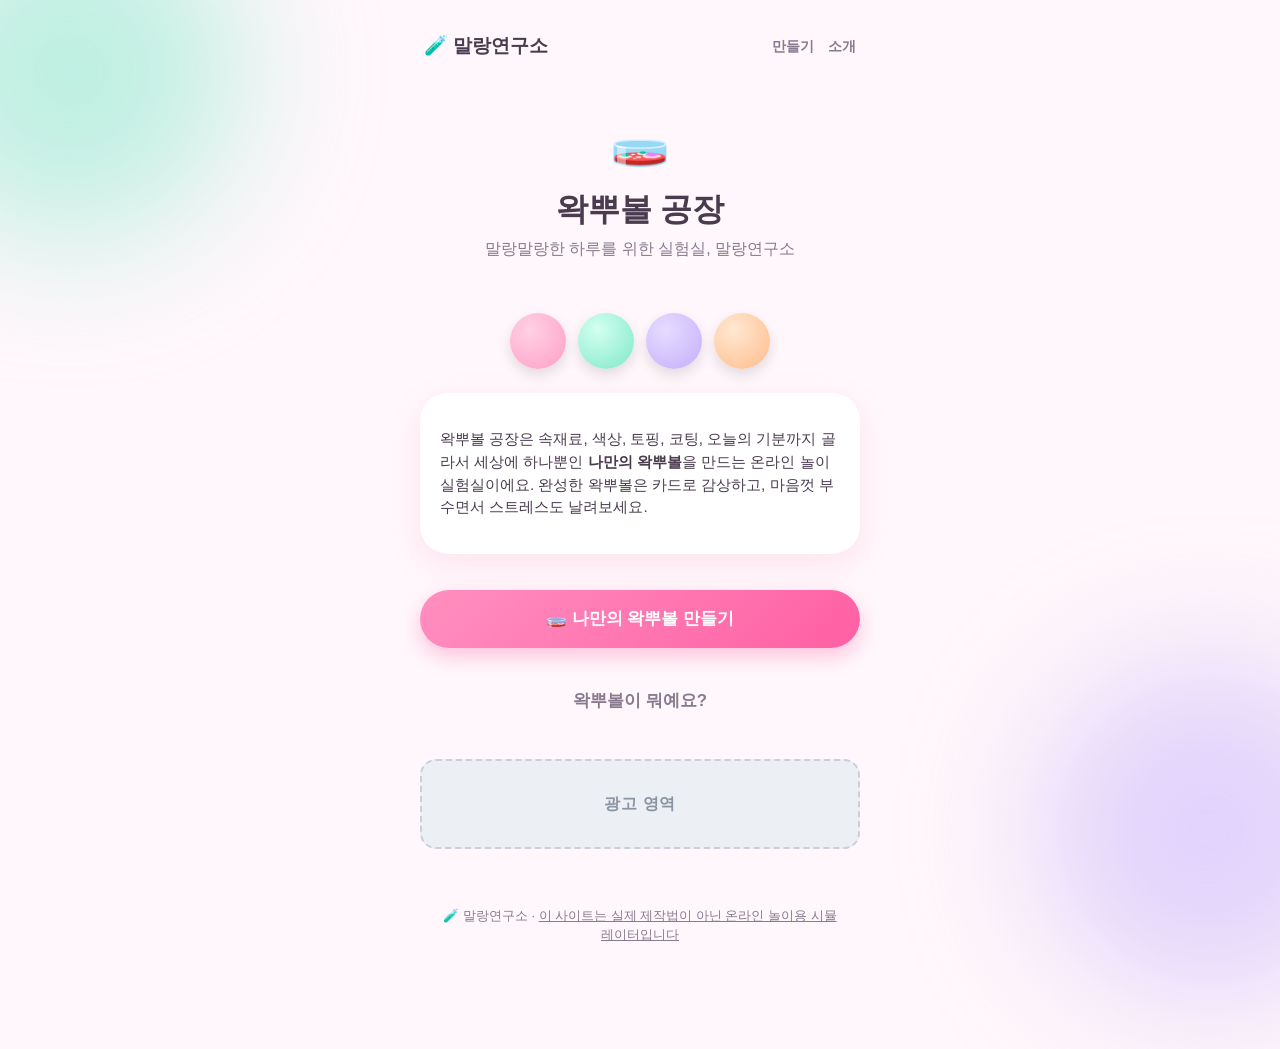
==== index.html @ e0cb2719 "Add 왁뿌볼 공장 static site: maker, result, smash, about pages Vanilla HTML/CSS/JS site with localStorage" ====
<!DOCTYPE html>
<html lang="ko">
<head>
  <meta charset="UTF-8" />
  <meta name="viewport" content="width=device-width, initial-scale=1.0" />
  <title>말랑연구소 — 왁뿌볼 공장</title>
  <link rel="stylesheet" href="style.css" />
</head>
<body>
  <div class="page-container">
    <header class="site-header">
      <a href="index.html" class="logo">🧪 말랑연구소</a>
      <nav class="site-nav">
        <a href="maker.html">만들기</a>
        <a href="about.html">소개</a>
      </nav>
    </header>

    <main>
      <section class="hero">
        <div style="font-size: 3rem">🧫</div>
        <h1 class="hero-title">왁뿌볼 공장</h1>
        <p class="hero-subtitle">말랑말랑한 하루를 위한 실험실, 말랑연구소</p>
      </section>

      <section class="sample-row" aria-hidden="true">
        <div class="sample-ball c1"></div>
        <div class="sample-ball c2"></div>
        <div class="sample-ball c3"></div>
        <div class="sample-ball c4"></div>
      </section>

      <section class="hero-text">
        <p>
          왁뿌볼 공장은 속재료, 색상, 토핑, 코팅, 오늘의 기분까지 골라서
          세상에 하나뿐인 <strong>나만의 왁뿌볼</strong>을 만드는 온라인
          놀이 실험실이에요. 완성한 왁뿌볼은 카드로 감상하고, 마음껏
          부수면서 스트레스도 날려보세요.
        </p>
      </section>

      <div class="cta-wrap">
        <a href="maker.html" class="btn-primary btn-block">🧫 나만의 왁뿌볼 만들기</a>
        <a href="about.html" class="btn-ghost btn-block">왁뿌볼이 뭐예요?</a>
      </div>
    </main>

    <div class="ad-box">광고 영역</div>

    <footer class="site-footer">
      <p>🧪 말랑연구소 · <a href="about.html">이 사이트는 실제 제작법이 아닌 온라인 놀이용 시뮬레이터입니다</a></p>
    </footer>
  </div>

  <script src="script.js" defer></script>
</body>
</html>
---- style.css ----
* {
  box-sizing: border-box;
}

:root {
  --color-bg: #fff7fb;
  --color-surface: #ffffff;
  --color-primary: #ff8fc0;
  --color-primary-dark: #ff5fa3;
  --color-mint: #7fe8c8;
  --color-lavender: #c3aefc;
  --color-peach: #ffbb8c;
  --color-lemon: #ffe97f;
  --color-text: #4a3b4f;
  --color-text-soft: #8a7a90;
  --color-border: #ffe1ef;
  --radius-lg: 28px;
  --radius-md: 20px;
  --radius-sm: 14px;
  --shadow-card: 0 10px 30px rgba(255, 140, 190, 0.18);
  --font-main: -apple-system, BlinkMacSystemFont, 'Apple SD Gothic Neo', 'Malgun Gothic', 'Segoe UI', sans-serif;
}

html,
body {
  margin: 0;
  padding: 0;
}

body {
  background: var(--color-bg);
  color: var(--color-text);
  font-family: var(--font-main);
  line-height: 1.5;
  position: relative;
  overflow-x: hidden;
  min-height: 100vh;
}

body::before,
body::after {
  content: '';
  position: fixed;
  width: 340px;
  height: 340px;
  border-radius: 50%;
  filter: blur(70px);
  opacity: 0.5;
  z-index: -1;
}

body::before {
  top: -100px;
  left: -100px;
  background: var(--color-mint);
}

body::after {
  bottom: -100px;
  right: -100px;
  background: var(--color-lavender);
}

a {
  color: var(--color-primary-dark);
}

.hidden {
  display: none !important;
}

.page-container {
  max-width: 480px;
  margin: 0 auto;
  padding: 20px 20px 60px;
  min-height: 100vh;
}

.site-header {
  display: flex;
  align-items: center;
  justify-content: space-between;
  padding: 12px 4px;
  margin-bottom: 8px;
}

.logo {
  font-size: 1.2rem;
  font-weight: 800;
  text-decoration: none;
  color: var(--color-text);
}

.site-nav {
  display: flex;
  gap: 14px;
}

.site-nav a {
  font-size: 0.9rem;
  font-weight: 600;
  text-decoration: none;
  color: var(--color-text-soft);
}

.site-nav a:hover {
  color: var(--color-primary-dark);
}

.site-footer {
  max-width: 480px;
  margin: 24px auto 0;
  padding: 16px 20px 32px;
  text-align: center;
  font-size: 0.8rem;
  color: var(--color-text-soft);
}

.site-footer a {
  color: var(--color-text-soft);
  text-decoration: underline;
}

/* Buttons */
.btn-primary,
.btn-secondary,
.btn-ghost {
  display: inline-flex;
  align-items: center;
  justify-content: center;
  gap: 8px;
  border: none;
  border-radius: 999px;
  padding: 16px 28px;
  font-size: 1.05rem;
  font-weight: 700;
  cursor: pointer;
  font-family: inherit;
  transition: transform 0.15s ease, box-shadow 0.15s ease;
  text-decoration: none;
}

.btn-primary {
  background: linear-gradient(135deg, var(--color-primary), var(--color-primary-dark));
  color: #fff;
  box-shadow: 0 8px 20px rgba(255, 95, 163, 0.35);
}

.btn-secondary {
  background: var(--color-surface);
  color: var(--color-primary-dark);
  border: 2px solid var(--color-border);
}

.btn-ghost {
  background: transparent;
  color: var(--color-text-soft);
  border: 2px solid transparent;
}

.btn-primary:active,
.btn-secondary:active,
.btn-ghost:active {
  transform: scale(0.97);
}

.btn-block {
  width: 100%;
  margin-top: 12px;
}

.btn-row {
  display: flex;
  flex-direction: column;
  gap: 10px;
  margin-top: 16px;
}

/* Ad box */
.ad-box {
  margin: 28px auto;
  max-width: 480px;
  height: 90px;
  background: #eceff3;
  border: 2px dashed #c9d0da;
  border-radius: 16px;
  display: flex;
  align-items: center;
  justify-content: center;
  color: #8a94a3;
  font-weight: 700;
  letter-spacing: 0.05em;
}

/* Hero (index) */
.hero {
  text-align: center;
  padding: 24px 8px 8px;
}

.hero-title {
  font-size: 2rem;
  margin: 8px 0 4px;
}

.hero-subtitle {
  font-size: 1rem;
  color: var(--color-text-soft);
  margin: 0 0 20px;
}

.hero-text {
  background: var(--color-surface);
  border-radius: var(--radius-lg);
  padding: 20px;
  box-shadow: var(--shadow-card);
  font-size: 0.95rem;
  margin-bottom: 20px;
}

.sample-row {
  display: flex;
  justify-content: center;
  gap: 12px;
  margin: 24px 0;
}

.sample-ball {
  width: 56px;
  height: 56px;
  border-radius: 50%;
  box-shadow: 0 6px 14px rgba(0, 0, 0, 0.12);
}

.sample-ball.c1 {
  background: radial-gradient(circle at 35% 30%, #ffd1e3, #ff9ec7);
}

.sample-ball.c2 {
  background: radial-gradient(circle at 35% 30%, #d3fff0, #7fe8c8);
}

.sample-ball.c3 {
  background: radial-gradient(circle at 35% 30%, #e6dcff, #c3aefc);
}

.sample-ball.c4 {
  background: radial-gradient(circle at 35% 30%, #ffe8d1, #ffbb8c);
}

.cta-wrap {
  display: flex;
  flex-direction: column;
  gap: 10px;
  margin: 24px 0;
}

/* Ball preview */
.ball-stage {
  display: flex;
  justify-content: center;
  align-items: center;
  padding: 24px 0;
  position: relative;
}

.wakppul-ball {
  position: relative;
  width: 220px;
  height: 220px;
  border-radius: 50%;
  background: radial-gradient(circle at 35% 30%, var(--ball-c1, #ffd1e3), var(--ball-c2, #ff9ec7));
  box-shadow: var(--shadow-card);
  overflow: hidden;
  transition: background 0.2s ease;
}

.wakppul-ball::before {
  content: '';
  position: absolute;
  inset: 0;
  border-radius: 50%;
}

.wakppul-ball::after {
  content: '';
  position: absolute;
  border-radius: 50%;
}

.wakppul-ball[data-filling='slime']::before {
  background-image: repeating-linear-gradient(35deg, rgba(255, 255, 255, 0.35) 0 8px, transparent 8px 20px);
  mix-blend-mode: soft-light;
}

.wakppul-ball[data-filling='clay']::before {
  background-image: radial-gradient(circle at 30% 30%, rgba(255, 255, 255, 0.5) 0 15%, transparent 16%),
    radial-gradient(circle at 70% 60%, rgba(255, 255, 255, 0.4) 0 12%, transparent 13%),
    radial-gradient(circle at 55% 25%, rgba(255, 255, 255, 0.35) 0 10%, transparent 11%);
}

.wakppul-ball[data-filling='jelly']::before {
  background-image: repeating-radial-gradient(circle at 20% 20%, rgba(255, 255, 255, 0.5) 0 4px, transparent 4px 10px);
  background-size: 24px 24px;
}

.wakppul-ball[data-filling='butter']::before {
  background-image: radial-gradient(circle at 35% 25%, rgba(255, 255, 255, 0.6), transparent 40%);
}

.wakppul-ball[data-filling='popcorn']::before {
  background-image: radial-gradient(circle at 25% 30%, rgba(255, 255, 255, 0.45) 0 6px, transparent 7px),
    radial-gradient(circle at 65% 45%, rgba(255, 255, 255, 0.4) 0 5px, transparent 6px),
    radial-gradient(circle at 45% 70%, rgba(255, 255, 255, 0.4) 0 7px, transparent 8px),
    radial-gradient(circle at 75% 20%, rgba(255, 255, 255, 0.35) 0 5px, transparent 6px);
}

.wakppul-ball[data-coating='glossy']::after {
  top: 12%;
  left: 20%;
  width: 35%;
  height: 22%;
  background: rgba(255, 255, 255, 0.75);
  filter: blur(2px);
  transform: rotate(-20deg);
}

.wakppul-ball[data-coating='matte']::after {
  top: 15%;
  left: 22%;
  width: 26%;
  height: 14%;
  background: rgba(255, 255, 255, 0.25);
  filter: blur(4px);
}

.wakppul-ball[data-coating='pearl']::after {
  inset: 0;
  background: conic-gradient(
    from 0deg,
    rgba(255, 255, 255, 0.05),
    rgba(255, 255, 255, 0.4),
    rgba(255, 255, 255, 0.05),
    rgba(255, 255, 255, 0.4),
    rgba(255, 255, 255, 0.05)
  );
  mix-blend-mode: overlay;
  animation: pearl-shine 4s linear infinite;
}

@keyframes pearl-shine {
  to {
    transform: rotate(360deg);
  }
}

.ball-toppings {
  position: absolute;
  inset: 0;
  pointer-events: none;
}

.topping-deco {
  position: absolute;
  font-size: 1.1rem;
  transform: translate(-50%, -50%);
  filter: drop-shadow(0 2px 2px rgba(0, 0, 0, 0.15));
}

.preview-caption {
  text-align: center;
  color: var(--color-text-soft);
  font-size: 0.9rem;
  margin-top: 0;
}

/* Maker options */
.option-section {
  margin-bottom: 22px;
}

.option-section h2 {
  font-size: 1rem;
  margin: 0 0 10px;
}

.option-grid {
  display: grid;
  grid-template-columns: repeat(auto-fill, minmax(96px, 1fr));
  gap: 10px;
}

.option-chip {
  display: flex;
  flex-direction: column;
  align-items: center;
  gap: 6px;
  padding: 12px 6px;
  border-radius: var(--radius-md);
  border: 2px solid var(--color-border);
  background: var(--color-surface);
  cursor: pointer;
  font-family: inherit;
  transition: transform 0.12s ease, border-color 0.12s ease, box-shadow 0.12s ease;
}

.option-chip .chip-emoji {
  font-size: 1.5rem;
}

.option-chip .chip-label {
  font-size: 0.78rem;
  font-weight: 600;
  text-align: center;
  color: var(--color-text);
}

.option-chip.selected {
  border-color: var(--color-primary-dark);
  box-shadow: 0 6px 14px rgba(255, 95, 163, 0.25);
  transform: translateY(-2px);
}

.color-grid {
  grid-template-columns: repeat(auto-fill, minmax(76px, 1fr));
}

.color-swatch {
  width: 100%;
  aspect-ratio: 1;
  border-radius: 50%;
  border: 3px solid transparent;
  cursor: pointer;
  position: relative;
  display: flex;
  align-items: flex-end;
  justify-content: center;
  padding-bottom: 6px;
  box-shadow: 0 4px 10px rgba(0, 0, 0, 0.1);
}

.color-swatch .chip-label {
  display: none;
}

.color-swatch.selected {
  border-color: var(--color-primary-dark);
  box-shadow: 0 0 0 3px #fff, 0 0 0 6px var(--color-primary-dark);
}

.form-hint {
  min-height: 1.2em;
  color: var(--color-primary-dark);
  font-weight: 700;
  text-align: center;
  font-size: 0.85rem;
}

/* Result page */
.result-card {
  background: var(--color-surface);
  border-radius: var(--radius-lg);
  box-shadow: var(--shadow-card);
  padding: 24px 20px;
  text-align: center;
}

.result-number {
  display: inline-block;
  background: var(--color-border);
  color: var(--color-primary-dark);
  font-size: 0.75rem;
  font-weight: 700;
  padding: 4px 12px;
  border-radius: 999px;
  margin-bottom: 10px;
}

.result-name {
  font-size: 1.4rem;
  margin: 4px 0 8px;
}

.stat-block {
  margin: 20px 0;
  display: flex;
  flex-direction: column;
  gap: 12px;
}

.stat-row {
  display: grid;
  grid-template-columns: 120px 1fr 48px;
  align-items: center;
  gap: 10px;
  text-align: left;
}

.stat-label {
  font-size: 0.85rem;
  font-weight: 700;
}

.stat-bar {
  height: 12px;
  background: #f3e9f0;
  border-radius: 999px;
  overflow: hidden;
}

.stat-fill {
  height: 100%;
  width: 0;
  border-radius: 999px;
  transition: width 0.6s ease;
}

.fill-crunch {
  background: linear-gradient(90deg, var(--color-peach), #ff9d4d);
}

.fill-squishy {
  background: linear-gradient(90deg, var(--color-lavender), #9a7bf0);
}

.fill-destress {
  background: linear-gradient(90deg, var(--color-mint), #33c894);
}

.stat-value {
  font-size: 0.85rem;
  font-weight: 700;
  text-align: right;
}

.summary-list {
  list-style: none;
  padding: 0;
  margin: 16px 0 4px;
  text-align: left;
  background: var(--color-bg);
  border-radius: var(--radius-md);
  padding: 12px 16px;
}

.summary-list li {
  display: flex;
  justify-content: space-between;
  padding: 6px 0;
  font-size: 0.88rem;
  border-bottom: 1px solid var(--color-border);
}

.summary-list li:last-child {
  border-bottom: none;
}

.summary-key {
  color: var(--color-text-soft);
  font-weight: 600;
}

.summary-val {
  font-weight: 700;
}

.empty-state {
  text-align: center;
  padding: 60px 20px;
}

.empty-state p {
  color: var(--color-text-soft);
  margin-bottom: 20px;
}

/* Toast */
.app-toast {
  position: fixed;
  left: 50%;
  bottom: 24px;
  transform: translate(-50%, 20px);
  background: var(--color-text);
  color: #fff;
  padding: 12px 20px;
  border-radius: 999px;
  font-size: 0.85rem;
  font-weight: 600;
  opacity: 0;
  pointer-events: none;
  transition: opacity 0.25s ease, transform 0.25s ease;
  z-index: 50;
  white-space: nowrap;
}

.app-toast.show {
  opacity: 1;
  transform: translate(-50%, 0);
}

/* Smash page */
.smash-stage {
  position: relative;
  min-height: 300px;
  display: flex;
  align-items: center;
  justify-content: center;
}

.smash-hint {
  text-align: center;
  font-weight: 700;
  color: var(--color-text-soft);
  margin: 4px 0 12px;
}

.smash-stage .wakppul-ball {
  cursor: pointer;
  touch-action: manipulation;
  -webkit-tap-highlight-color: transparent;
  user-select: none;
}

.crack-line {
  position: absolute;
  top: 50%;
  left: 50%;
  width: var(--length, 60px);
  height: 3px;
  background: rgba(60, 45, 65, 0.6);
  border-radius: 2px;
  transform: translate(-4px, -1px) rotate(var(--angle, 0deg));
  transform-origin: 0 50%;
  opacity: 0;
  transition: opacity 0.25s ease;
}

.crack-line.show {
  opacity: 1;
}

@keyframes shake {
  0%,
  100% {
    transform: translate(0, 0) rotate(0);
  }
  20% {
    transform: translate(-4px, 2px) rotate(-3deg);
  }
  40% {
    transform: translate(4px, -2px) rotate(3deg);
  }
  60% {
    transform: translate(-3px, 1px) rotate(-2deg);
  }
  80% {
    transform: translate(3px, -1px) rotate(2deg);
  }
}

.wakppul-ball.shake {
  animation: shake 0.35s ease;
}

@keyframes ball-break {
  0% {
    transform: scale(1);
    opacity: 1;
  }
  60% {
    transform: scale(1.15);
    opacity: 1;
  }
  100% {
    transform: scale(0.2);
    opacity: 0;
  }
}

.wakppul-ball.breaking {
  animation: ball-break 0.5s ease-in forwards;
}

.smash-phrase {
  position: absolute;
  top: 40%;
  font-size: 1.5rem;
  font-weight: 800;
  color: var(--color-primary-dark);
  text-shadow: 0 2px 0 #fff;
  animation: phrase-float 0.7s ease-out forwards;
  pointer-events: none;
}

@keyframes phrase-float {
  0% {
    transform: translateY(0) scale(0.8);
    opacity: 0;
  }
  30% {
    opacity: 1;
    transform: translateY(-10px) scale(1.1);
  }
  100% {
    transform: translateY(-40px) scale(1);
    opacity: 0;
  }
}

.smash-particle {
  position: absolute;
  top: 50%;
  left: 50%;
  font-size: 1.6rem;
  opacity: 1;
  animation: burst-out 0.9s ease-out forwards;
  pointer-events: none;
}

@keyframes burst-out {
  to {
    transform: translate(var(--tx, 0), var(--ty, 0)) scale(0);
    opacity: 0;
  }
}

.broken-state {
  text-align: center;
  background: var(--color-surface);
  border-radius: var(--radius-lg);
  box-shadow: var(--shadow-card);
  padding: 28px 20px;
}

.broken-state h2 {
  font-size: 1.5rem;
  margin: 0 0 8px;
}

.broken-state p {
  color: var(--color-text-soft);
  margin-bottom: 16px;
}

/* About page */
.about-content {
  background: var(--color-surface);
  border-radius: var(--radius-lg);
  box-shadow: var(--shadow-card);
  padding: 22px 20px;
  margin-bottom: 20px;
}

.about-content h2 {
  font-size: 1.1rem;
  margin: 20px 0 8px;
}

.about-content h2:first-child {
  margin-top: 0;
}

.about-content p,
.about-content li {
  font-size: 0.92rem;
  color: var(--color-text);
}

.notice-box {
  background: #fff3d6;
  border: 2px solid #ffe0a3;
  border-radius: var(--radius-md);
  padding: 16px;
  font-size: 0.9rem;
  margin: 16px 0;
}

.notice-box strong {
  display: block;
  margin-bottom: 6px;
}

@media (max-width: 380px) {
  .wakppul-ball {
    width: 180px;
    height: 180px;
  }

  .hero-title {
    font-size: 1.6rem;
  }

  .stat-row {
    grid-template-columns: 100px 1fr 40px;
  }
}
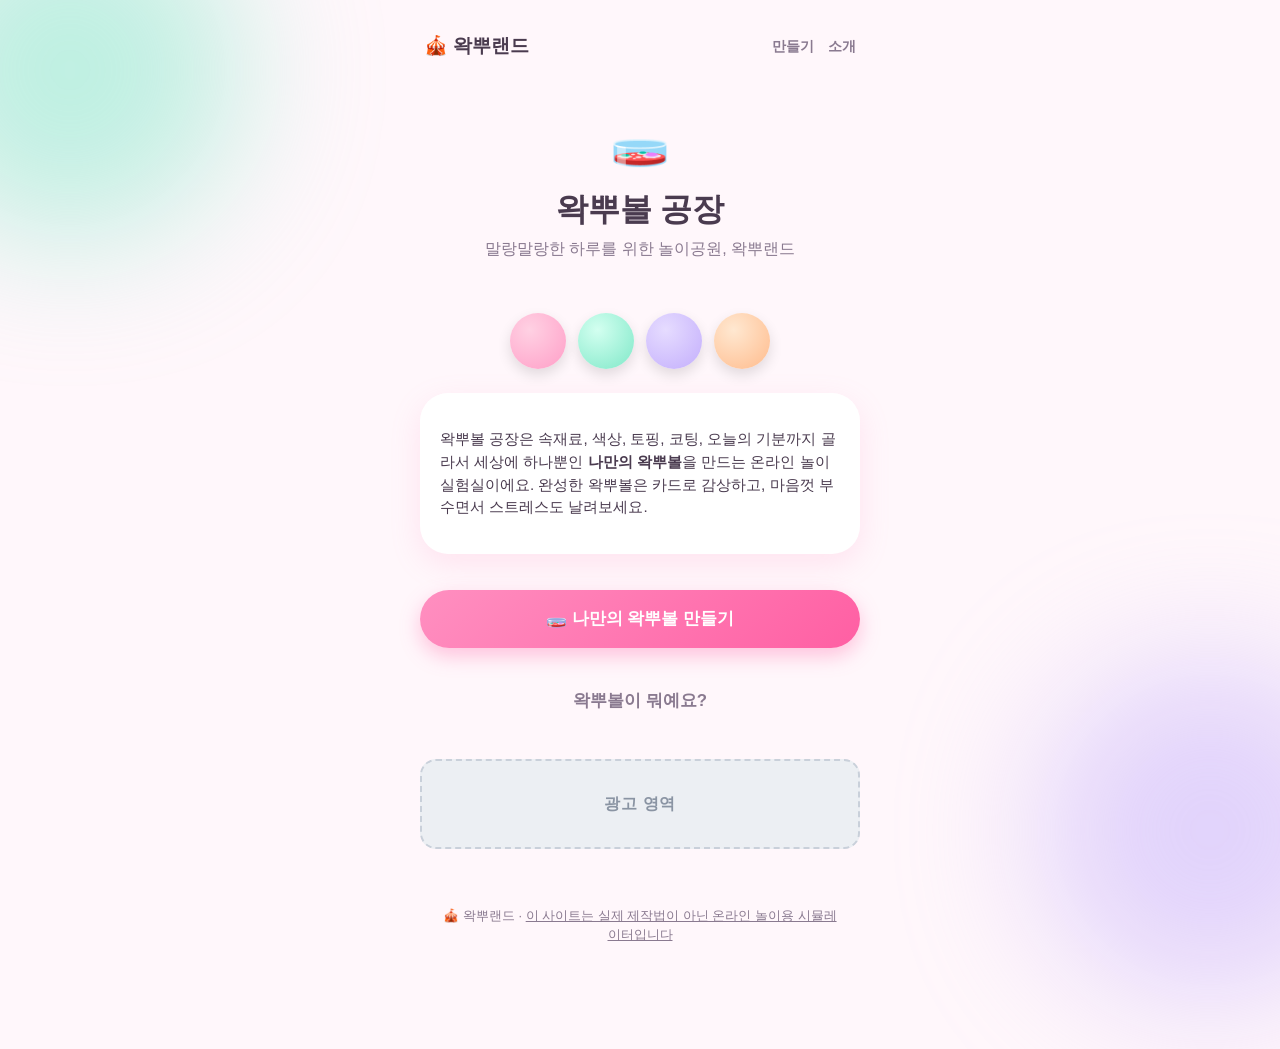
==== commit 152feb6a: "Rebrand to 왁뿌랜드, restyle smash game to match the site's pastel look Drop the dark immersive HUD them" ====
--- a/index.html
+++ b/index.html
@@ -3,13 +3,13 @@
 <head>
   <meta charset="UTF-8" />
   <meta name="viewport" content="width=device-width, initial-scale=1.0" />
-  <title>말랑연구소 — 왁뿌볼 공장</title>
+  <title>왁뿌랜드 — 왁뿌볼 공장</title>
   <link rel="stylesheet" href="style.css" />
 </head>
 <body>
   <div class="page-container">
     <header class="site-header">
-      <a href="index.html" class="logo">🧪 말랑연구소</a>
+      <a href="index.html" class="logo">🎪 왁뿌랜드</a>
       <nav class="site-nav">
         <a href="maker.html">만들기</a>
         <a href="about.html">소개</a>
@@ -20,7 +20,7 @@
       <section class="hero">
         <div style="font-size: 3rem">🧫</div>
         <h1 class="hero-title">왁뿌볼 공장</h1>
-        <p class="hero-subtitle">말랑말랑한 하루를 위한 실험실, 말랑연구소</p>
+        <p class="hero-subtitle">말랑말랑한 하루를 위한 놀이공원, 왁뿌랜드</p>
       </section>
 
       <section class="sample-row" aria-hidden="true">
@@ -48,7 +48,7 @@
     <div class="ad-box">광고 영역</div>
 
     <footer class="site-footer">
-      <p>🧪 말랑연구소 · <a href="about.html">이 사이트는 실제 제작법이 아닌 온라인 놀이용 시뮬레이터입니다</a></p>
+      <p>🎪 왁뿌랜드 · <a href="about.html">이 사이트는 실제 제작법이 아닌 온라인 놀이용 시뮬레이터입니다</a></p>
     </footer>
   </div>
 
--- a/style.css
+++ b/style.css
@@ -69,6 +69,18 @@
   display: none !important;
 }
 
+.seo-only {
+  position: absolute;
+  width: 1px;
+  height: 1px;
+  padding: 0;
+  margin: -1px;
+  overflow: hidden;
+  clip: rect(0 0 0 0);
+  white-space: nowrap;
+  border: 0;
+}
+
 .page-container {
   max-width: 480px;
   margin: 0 auto;
@@ -598,98 +610,155 @@
   transform: translate(-50%, 0);
 }
 
-/* Smash page */
-.smash-stage {
-  position: relative;
-  min-height: 300px;
+/* Smash page — full-screen canvas game, same pastel look as the rest of the site */
+body.smash-page {
+  min-height: 100vh;
+  overflow: hidden;
+  overscroll-behavior: none;
+  touch-action: none;
+}
+
+#smashCanvas {
+  position: fixed;
+  inset: 0;
+  display: block;
+  z-index: 1;
+  cursor: grab;
+  touch-action: none;
+}
+
+#smashCanvas:active {
+  cursor: grabbing;
+}
+
+.smash-page .hud {
+  position: fixed;
+  z-index: 3;
+  top: 0;
+  left: 0;
+  right: 0;
+  display: flex;
+  align-items: center;
+  justify-content: space-between;
+  padding: max(14px, env(safe-area-inset-top)) 18px 0;
+}
+
+.smash-page .hud-brand {
+  font-weight: 800;
+  font-size: 1.05rem;
+  color: var(--color-text);
+  text-decoration: none;
+}
+
+.smash-page .hud-tools {
+  display: flex;
+  gap: 8px;
+}
+
+.smash-page .hud-btn {
+  cursor: pointer;
+  border: 2px solid var(--color-border);
+  min-width: 42px;
+  height: 42px;
+  padding: 0 12px;
+  border-radius: 14px;
+  font-size: 16px;
+  font-weight: 800;
+  color: var(--color-primary-dark);
+  background: var(--color-surface);
+  box-shadow: var(--shadow-card);
+  transition: transform 0.12s ease, background 0.2s;
   display: flex;
   align-items: center;
   justify-content: center;
-}
-
-.smash-hint {
+  text-decoration: none;
+}
+
+.smash-page .hud-btn:active {
+  transform: scale(0.9);
+}
+
+.smash-page .hud-btn.on {
+  background: var(--color-primary);
+  color: #fff;
+  border-color: var(--color-primary-dark);
+}
+
+.smash-page .smash-hint {
+  position: fixed;
+  z-index: 3;
+  left: 50%;
+  bottom: max(24px, env(safe-area-inset-bottom));
+  transform: translateX(-50%);
+  font-size: 0.95rem;
+  font-weight: 800;
+  color: var(--color-text-soft);
+  transition: opacity 0.5s ease;
   text-align: center;
-  font-weight: 700;
-  color: var(--color-text-soft);
-  margin: 4px 0 12px;
-}
-
-.smash-stage .wakppul-ball {
-  cursor: pointer;
-  touch-action: manipulation;
-  -webkit-tap-highlight-color: transparent;
-  user-select: none;
-}
-
-.crack-line {
-  position: absolute;
-  top: 50%;
-  left: 50%;
-  width: var(--length, 60px);
-  height: 3px;
-  background: rgba(60, 45, 65, 0.6);
-  border-radius: 2px;
-  transform: translate(-4px, -1px) rotate(var(--angle, 0deg));
-  transform-origin: 0 50%;
-  opacity: 0;
-  transition: opacity 0.25s ease;
-}
-
-.crack-line.show {
-  opacity: 1;
-}
-
-@keyframes shake {
+  white-space: nowrap;
+}
+
+.smash-page .smash-hint .pulse {
+  display: inline-block;
+  animation: hint-pulse 1.6s ease-in-out infinite;
+}
+
+@keyframes hint-pulse {
   0%,
   100% {
-    transform: translate(0, 0) rotate(0);
-  }
-  20% {
-    transform: translate(-4px, 2px) rotate(-3deg);
-  }
-  40% {
-    transform: translate(4px, -2px) rotate(3deg);
-  }
-  60% {
-    transform: translate(-3px, 1px) rotate(-2deg);
-  }
-  80% {
-    transform: translate(3px, -1px) rotate(2deg);
-  }
-}
-
-.wakppul-ball.shake {
-  animation: shake 0.35s ease;
-}
-
-@keyframes ball-break {
-  0% {
-    transform: scale(1);
+    transform: translateY(0);
+    opacity: 0.8;
+  }
+  50% {
+    transform: translateY(-4px);
     opacity: 1;
   }
-  60% {
-    transform: scale(1.15);
-    opacity: 1;
-  }
-  100% {
-    transform: scale(0.2);
-    opacity: 0;
-  }
-}
-
-.wakppul-ball.breaking {
-  animation: ball-break 0.5s ease-in forwards;
+}
+
+.smash-page .smash-hint.gone {
+  opacity: 0;
+  pointer-events: none;
+}
+
+.smash-page .empty-state {
+  position: fixed;
+  inset: 0;
+  display: flex;
+  flex-direction: column;
+  align-items: center;
+  justify-content: center;
+  z-index: 4;
+}
+
+.smash-page .broken-state {
+  position: fixed;
+  z-index: 4;
+  left: 50%;
+  top: 50%;
+  transform: translate(-50%, -50%);
+  width: min(320px, 86vw);
+}
+
+.smash-page .ad-box {
+  position: fixed;
+  z-index: 4;
+  left: 50%;
+  bottom: 24px;
+  transform: translateX(-50%);
+  width: min(320px, 86vw);
 }
 
 .smash-phrase {
-  position: absolute;
+  position: fixed;
   top: 40%;
+  left: 40%;
   font-size: 1.5rem;
   font-weight: 800;
   color: var(--color-primary-dark);
   text-shadow: 0 2px 0 #fff;
   animation: phrase-float 0.7s ease-out forwards;
   pointer-events: none;
+  z-index: 5;
 }
 
 @keyframes phrase-float {
@@ -707,20 +776,9 @@
   }
 }
 
-.smash-particle {
-  position: absolute;
-  top: 50%;
-  left: 50%;
-  font-size: 1.6rem;
-  opacity: 1;
-  animation: burst-out 0.9s ease-out forwards;
-  pointer-events: none;
-}
-
-@keyframes burst-out {
-  to {
-    transform: translate(var(--tx, 0), var(--ty, 0)) scale(0);
-    opacity: 0;
+@media (prefers-reduced-motion: reduce) {
+  .smash-page .smash-hint .pulse {
+    animation: none;
   }
 }
 
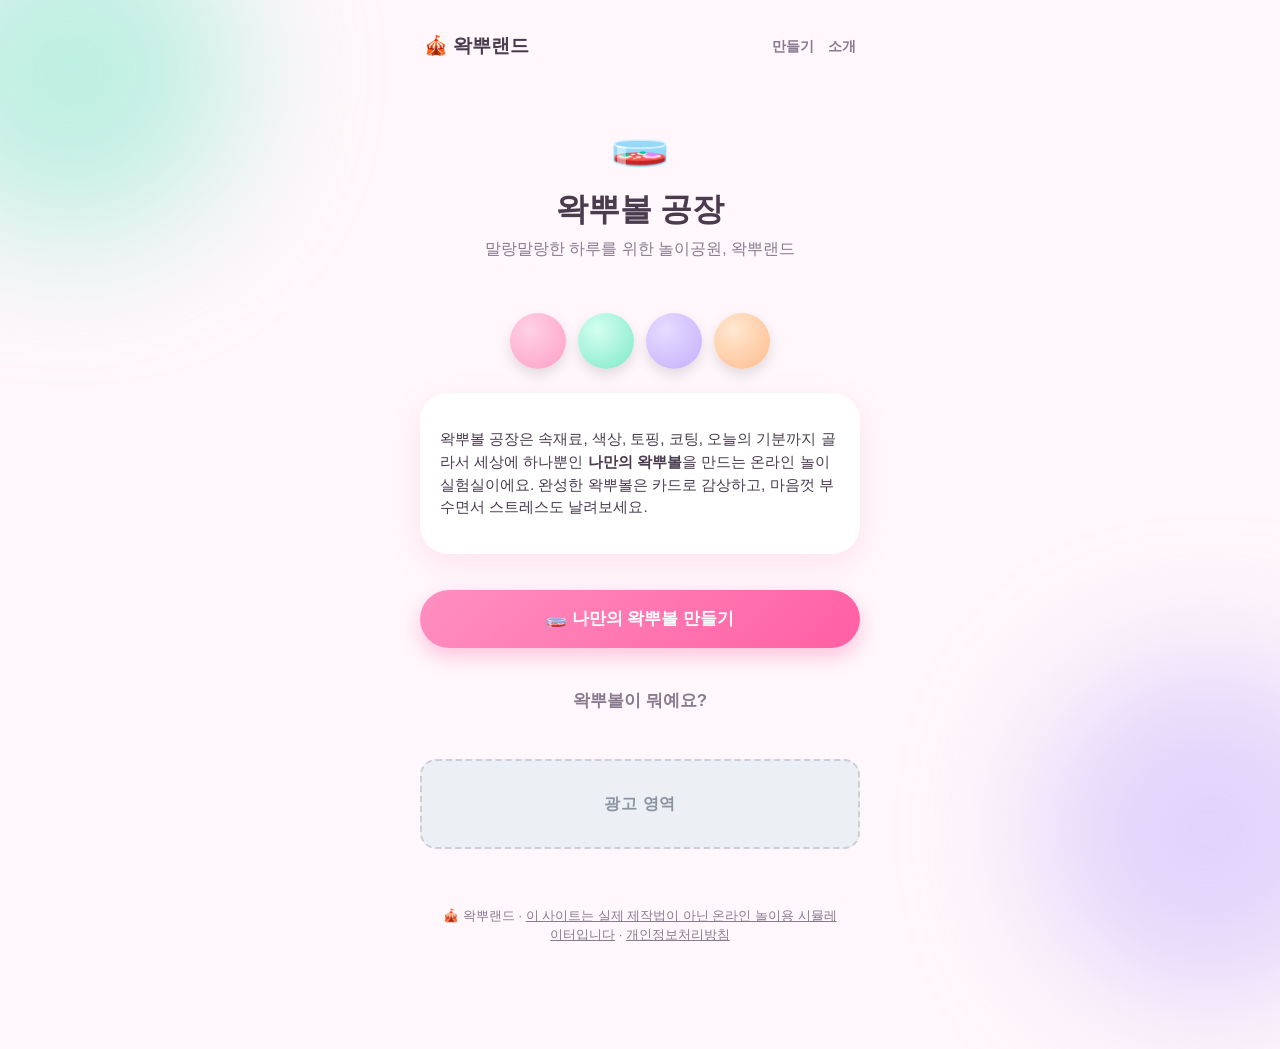
==== commit 0081a9d2: "Add SEO/AdSense readiness: sitemap, robots.txt, privacy policy, meta tags Add sitemap.xml and robots" ====
--- a/index.html
+++ b/index.html
@@ -4,6 +4,16 @@
   <meta charset="UTF-8" />
   <meta name="viewport" content="width=device-width, initial-scale=1.0" />
   <title>왁뿌랜드 — 왁뿌볼 공장</title>
+  <meta name="description" content="속재료, 색상, 토핑, 코팅, 오늘의 기분을 골라 나만의 왁뿌볼을 만들고 카드로 감상한 뒤 시원하게 부숴보는 왁뿌랜드의 온라인 놀이 공간." />
+  <meta name="robots" content="index, follow" />
+  <!-- 실제 배포 주소가 정해지면 wakppuland.netlify.app을 교체하세요 -->
+  <link rel="canonical" href="https://wakppuland.netlify.app/" />
+  <meta property="og:type" content="website" />
+  <meta property="og:site_name" content="왁뿌랜드" />
+  <meta property="og:title" content="왁뿌랜드 — 왁뿌볼 공장" />
+  <meta property="og:description" content="속재료, 색상, 토핑, 코팅, 오늘의 기분을 골라 나만의 왁뿌볼을 만들고 카드로 감상한 뒤 시원하게 부숴보는 온라인 놀이 공간." />
+  <meta property="og:url" content="https://wakppuland.netlify.app/" />
+  <meta property="og:locale" content="ko_KR" />
   <link rel="stylesheet" href="style.css" />
 </head>
 <body>
@@ -48,7 +58,7 @@
     <div class="ad-box">광고 영역</div>
 
     <footer class="site-footer">
-      <p>🎪 왁뿌랜드 · <a href="about.html">이 사이트는 실제 제작법이 아닌 온라인 놀이용 시뮬레이터입니다</a></p>
+      <p>🎪 왁뿌랜드 · <a href="about.html">이 사이트는 실제 제작법이 아닌 온라인 놀이용 시뮬레이터입니다</a> · <a href="privacy.html">개인정보처리방침</a></p>
     </footer>
   </div>
 
